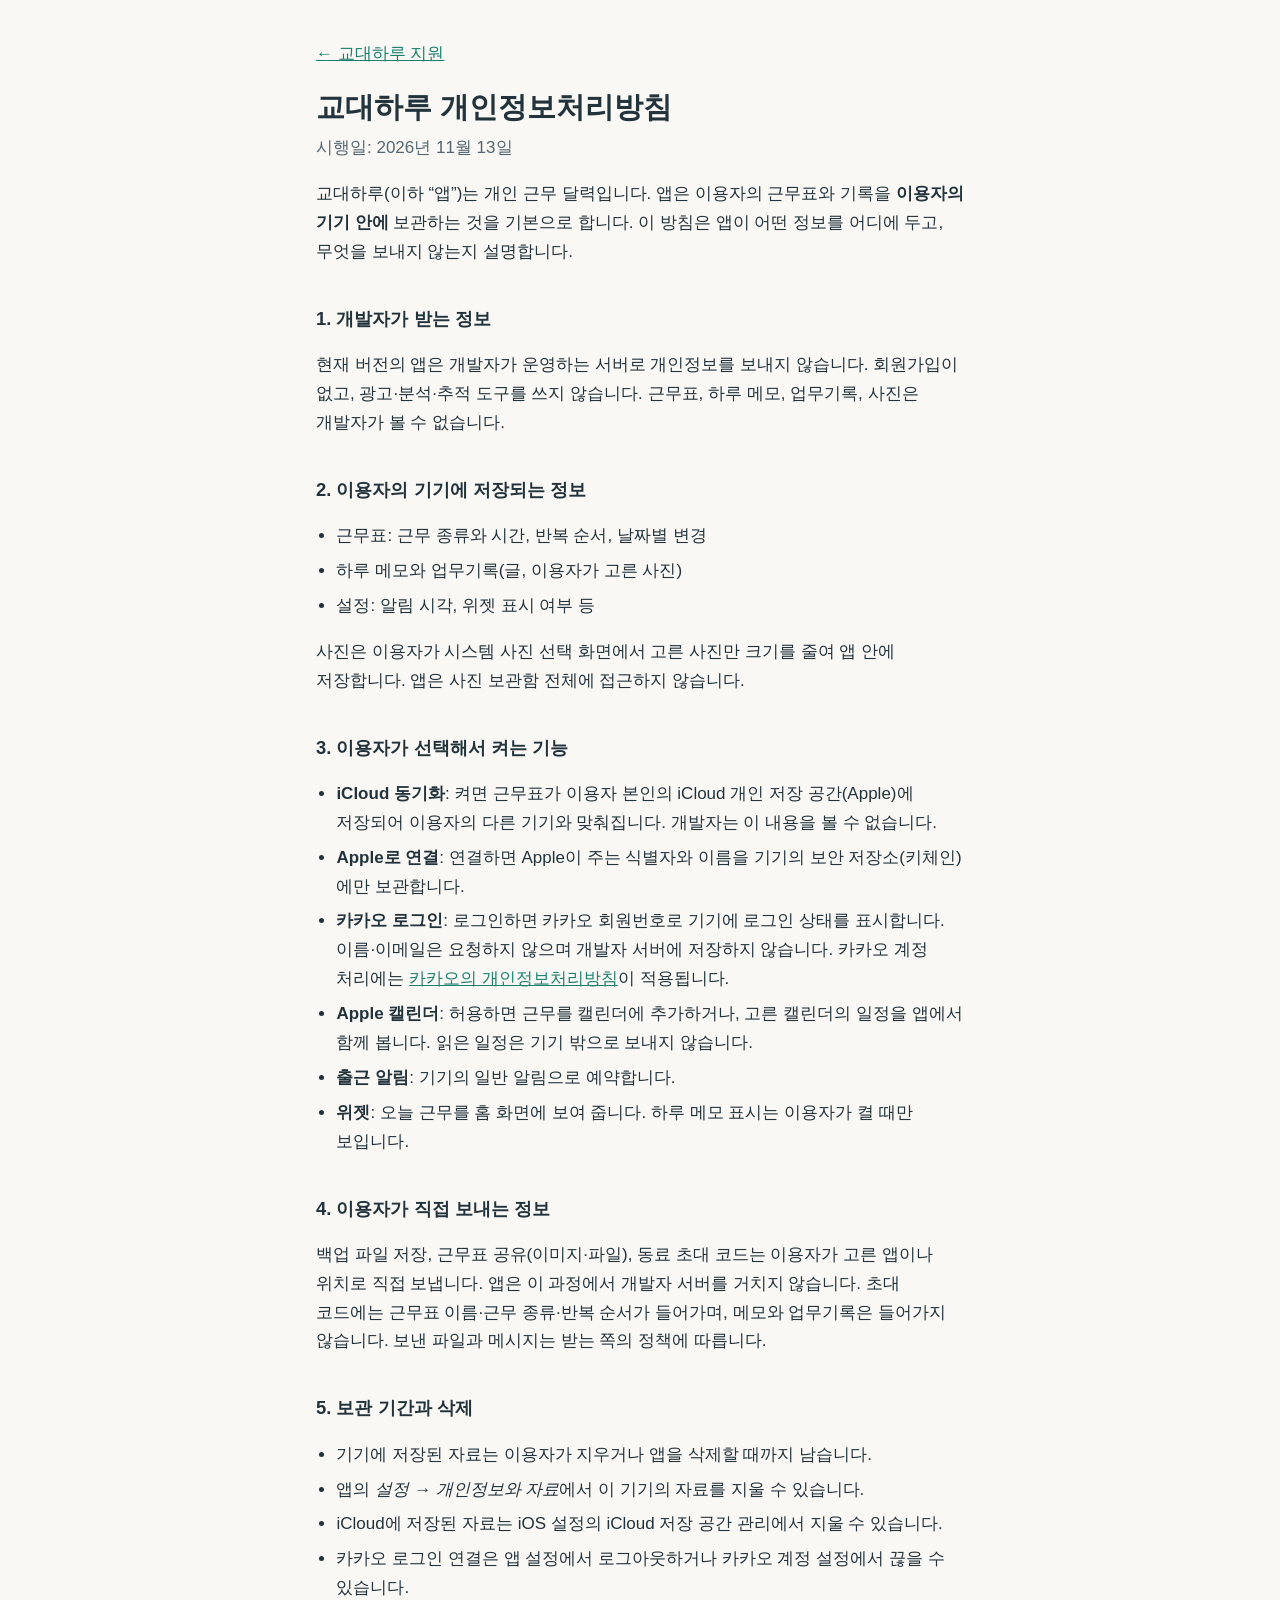
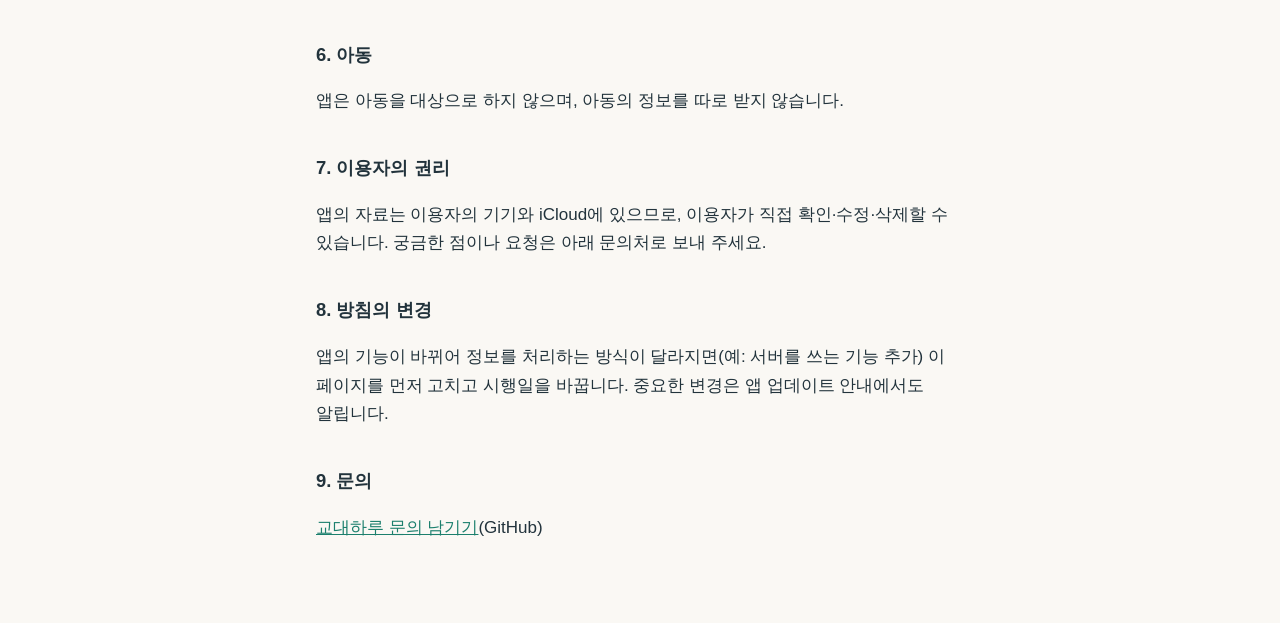
==== privacy.html @ 1e15ae8a "Add Gyodaeharu support page and privacy policy" ====
<!doctype html>
<html lang="ko">
<head>
<meta charset="utf-8">
<meta name="viewport" content="width=device-width, initial-scale=1">
<title>교대하루 개인정보처리방침</title>
<meta name="description" content="교대하루 앱의 개인정보처리방침">
<link rel="stylesheet" href="style.css">
</head>
<body>
<main>
<p class="back"><a href="./">← 교대하루 지원</a></p>
<h1>교대하루 개인정보처리방침</h1>
<p class="meta">시행일: 2026년 11월 13일</p>

<p>교대하루(이하 “앱”)는 개인 근무 달력입니다. 앱은 이용자의 근무표와 기록을 <strong>이용자의 기기 안에</strong> 보관하는 것을 기본으로 합니다. 이 방침은 앱이 어떤 정보를 어디에 두고, 무엇을 보내지 않는지 설명합니다.</p>

<h2>1. 개발자가 받는 정보</h2>
<p>현재 버전의 앱은 개발자가 운영하는 서버로 개인정보를 보내지 않습니다. 회원가입이 없고, 광고·분석·추적 도구를 쓰지 않습니다. 근무표, 하루 메모, 업무기록, 사진은 개발자가 볼 수 없습니다.</p>

<h2>2. 이용자의 기기에 저장되는 정보</h2>
<ul>
<li>근무표: 근무 종류와 시간, 반복 순서, 날짜별 변경</li>
<li>하루 메모와 업무기록(글, 이용자가 고른 사진)</li>
<li>설정: 알림 시각, 위젯 표시 여부 등</li>
</ul>
<p>사진은 이용자가 시스템 사진 선택 화면에서 고른 사진만 크기를 줄여 앱 안에 저장합니다. 앱은 사진 보관함 전체에 접근하지 않습니다.</p>

<h2>3. 이용자가 선택해서 켜는 기능</h2>
<ul>
<li><strong>iCloud 동기화</strong>: 켜면 근무표가 이용자 본인의 iCloud 개인 저장 공간(Apple)에 저장되어 이용자의 다른 기기와 맞춰집니다. 개발자는 이 내용을 볼 수 없습니다.</li>
<li><strong>Apple로 연결</strong>: 연결하면 Apple이 주는 식별자와 이름을 기기의 보안 저장소(키체인)에만 보관합니다.</li>
<li><strong>카카오 로그인</strong>: 로그인하면 카카오 회원번호로 기기에 로그인 상태를 표시합니다. 이름·이메일은 요청하지 않으며 개발자 서버에 저장하지 않습니다. 카카오 계정 처리에는 <a href="https://www.kakao.com/policy/privacy">카카오의 개인정보처리방침</a>이 적용됩니다.</li>
<li><strong>Apple 캘린더</strong>: 허용하면 근무를 캘린더에 추가하거나, 고른 캘린더의 일정을 앱에서 함께 봅니다. 읽은 일정은 기기 밖으로 보내지 않습니다.</li>
<li><strong>출근 알림</strong>: 기기의 일반 알림으로 예약합니다.</li>
<li><strong>위젯</strong>: 오늘 근무를 홈 화면에 보여 줍니다. 하루 메모 표시는 이용자가 켤 때만 보입니다.</li>
</ul>

<h2>4. 이용자가 직접 보내는 정보</h2>
<p>백업 파일 저장, 근무표 공유(이미지·파일), 동료 초대 코드는 이용자가 고른 앱이나 위치로 직접 보냅니다. 앱은 이 과정에서 개발자 서버를 거치지 않습니다. 초대 코드에는 근무표 이름·근무 종류·반복 순서가 들어가며, 메모와 업무기록은 들어가지 않습니다. 보낸 파일과 메시지는 받는 쪽의 정책에 따릅니다.</p>

<h2>5. 보관 기간과 삭제</h2>
<ul>
<li>기기에 저장된 자료는 이용자가 지우거나 앱을 삭제할 때까지 남습니다.</li>
<li>앱의 <em>설정 → 개인정보와 자료</em>에서 이 기기의 자료를 지울 수 있습니다.</li>
<li>iCloud에 저장된 자료는 iOS 설정의 iCloud 저장 공간 관리에서 지울 수 있습니다.</li>
<li>카카오 로그인 연결은 앱 설정에서 로그아웃하거나 카카오 계정 설정에서 끊을 수 있습니다.</li>
</ul>

<h2>6. 아동</h2>
<p>앱은 아동을 대상으로 하지 않으며, 아동의 정보를 따로 받지 않습니다.</p>

<h2>7. 이용자의 권리</h2>
<p>앱의 자료는 이용자의 기기와 iCloud에 있으므로, 이용자가 직접 확인·수정·삭제할 수 있습니다. 궁금한 점이나 요청은 아래 문의처로 보내 주세요.</p>

<h2>8. 방침의 변경</h2>
<p>앱의 기능이 바뀌어 정보를 처리하는 방식이 달라지면(예: 서버를 쓰는 기능 추가) 이 페이지를 먼저 고치고 시행일을 바꿉니다. 중요한 변경은 앱 업데이트 안내에서도 알립니다.</p>

<h2>9. 문의</h2>
<p><a href="https://github.com/twd412412-ux/gyodaeharu/issues">교대하루 문의 남기기</a>(GitHub)</p>
</main>
</body>
</html>
---- style.css ----
:root {
  --canvas: #faf8f4;
  --surface: #ffffff;
  --ink: #22333c;
  --secondary: #536671;
  --action: #1b7f6d;
  --line: #e3e8eb;
}
@media (prefers-color-scheme: dark) {
  :root {
    --canvas: #171d22;
    --surface: #222c33;
    --ink: #f4f7f9;
    --secondary: #c1cfd6;
    --action: #6fd3bd;
    --line: #34424b;
  }
}
* { box-sizing: border-box; }
body {
  margin: 0;
  background: var(--canvas);
  color: var(--ink);
  font: 17px/1.7 -apple-system, BlinkMacSystemFont, "Apple SD Gothic Neo", "Noto Sans KR", sans-serif;
  word-break: keep-all;
}
main {
  max-width: 680px;
  margin: 0 auto;
  padding: 40px 16px 64px;
}
h1 { font-size: 1.8rem; line-height: 1.3; margin: 0 0 8px; }
h2 { font-size: 1.15rem; margin: 36px 0 8px; }
p, li, dd { color: var(--ink); }
.lead { font-size: 1.1rem; color: var(--secondary); }
.meta { color: var(--secondary); margin-top: 0; }
.back { margin: 0 0 20px; }
a { color: var(--action); }
ul { padding-left: 1.2em; }
li { margin: 6px 0; }
dl { background: var(--surface); border: 1px solid var(--line); border-radius: 18px; padding: 8px 20px; }
dt { font-weight: 700; margin-top: 14px; }
dd { margin: 4px 0 14px; color: var(--secondary); }
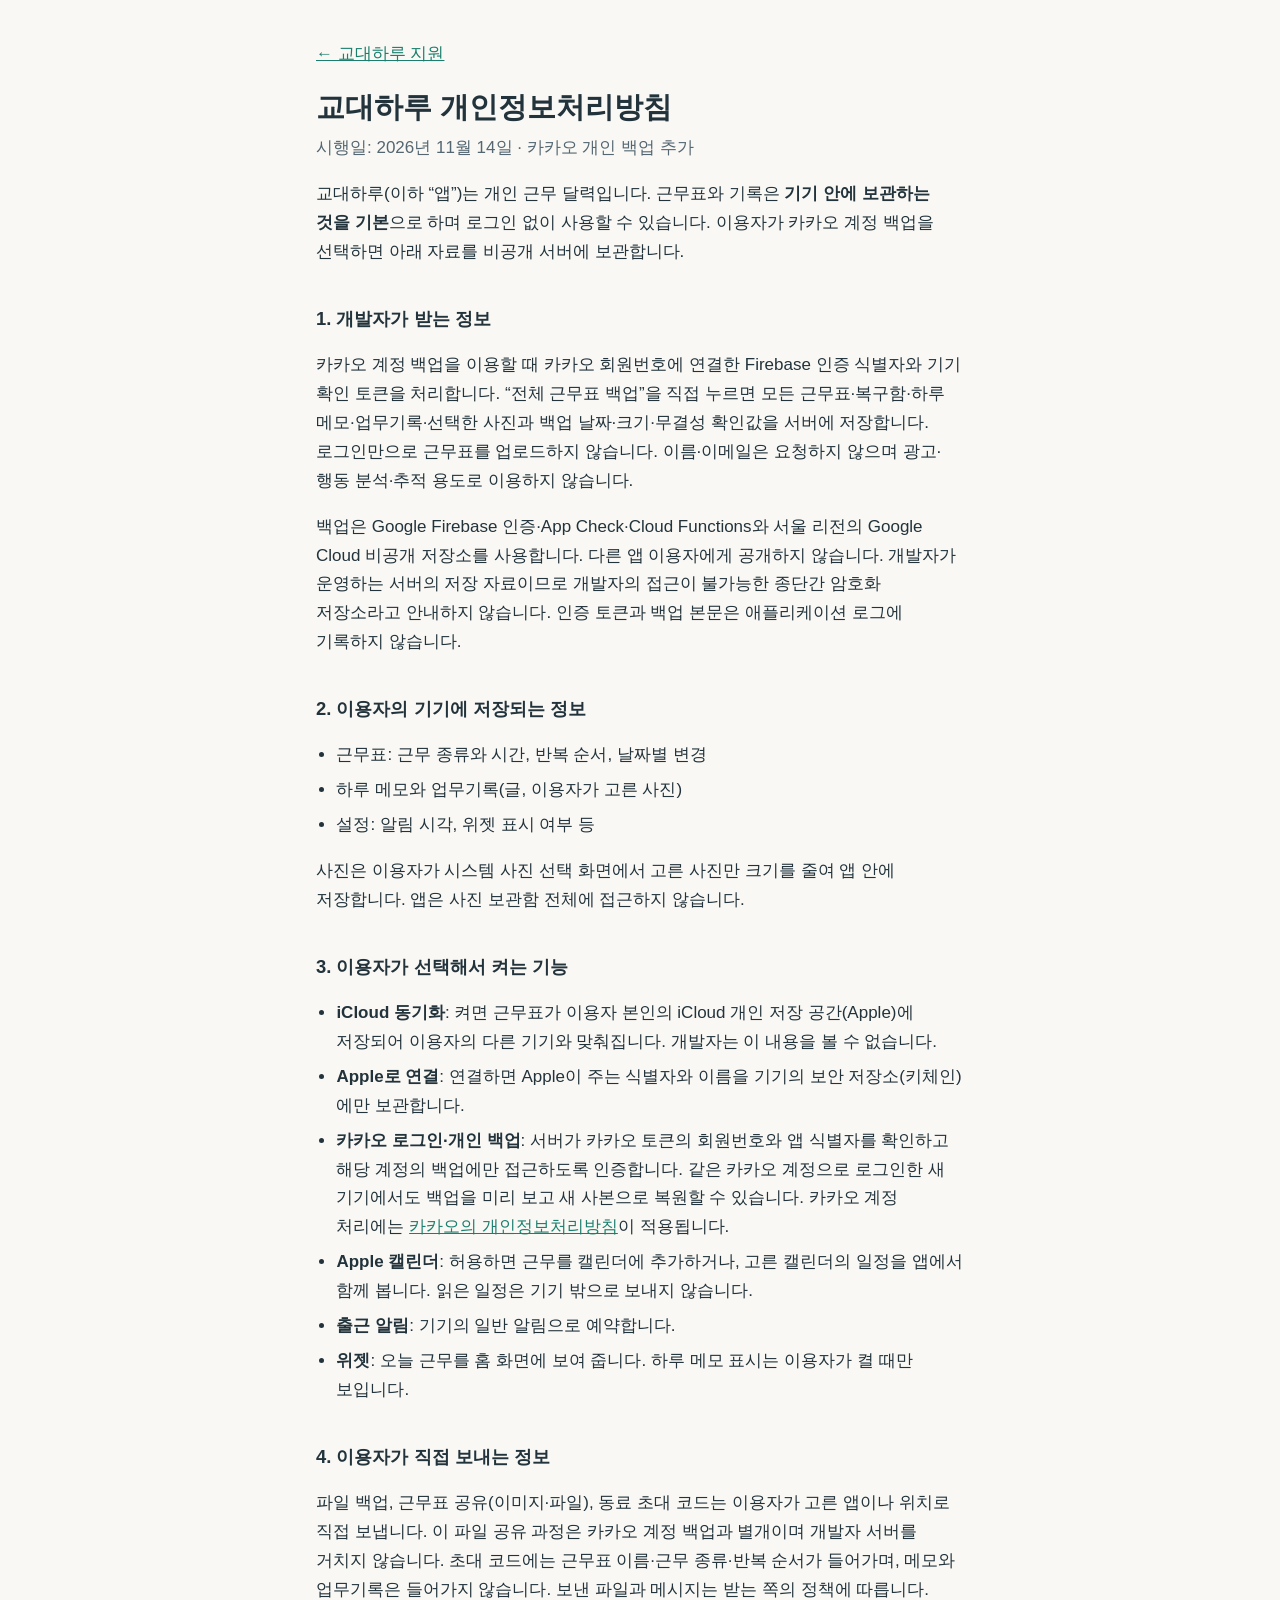
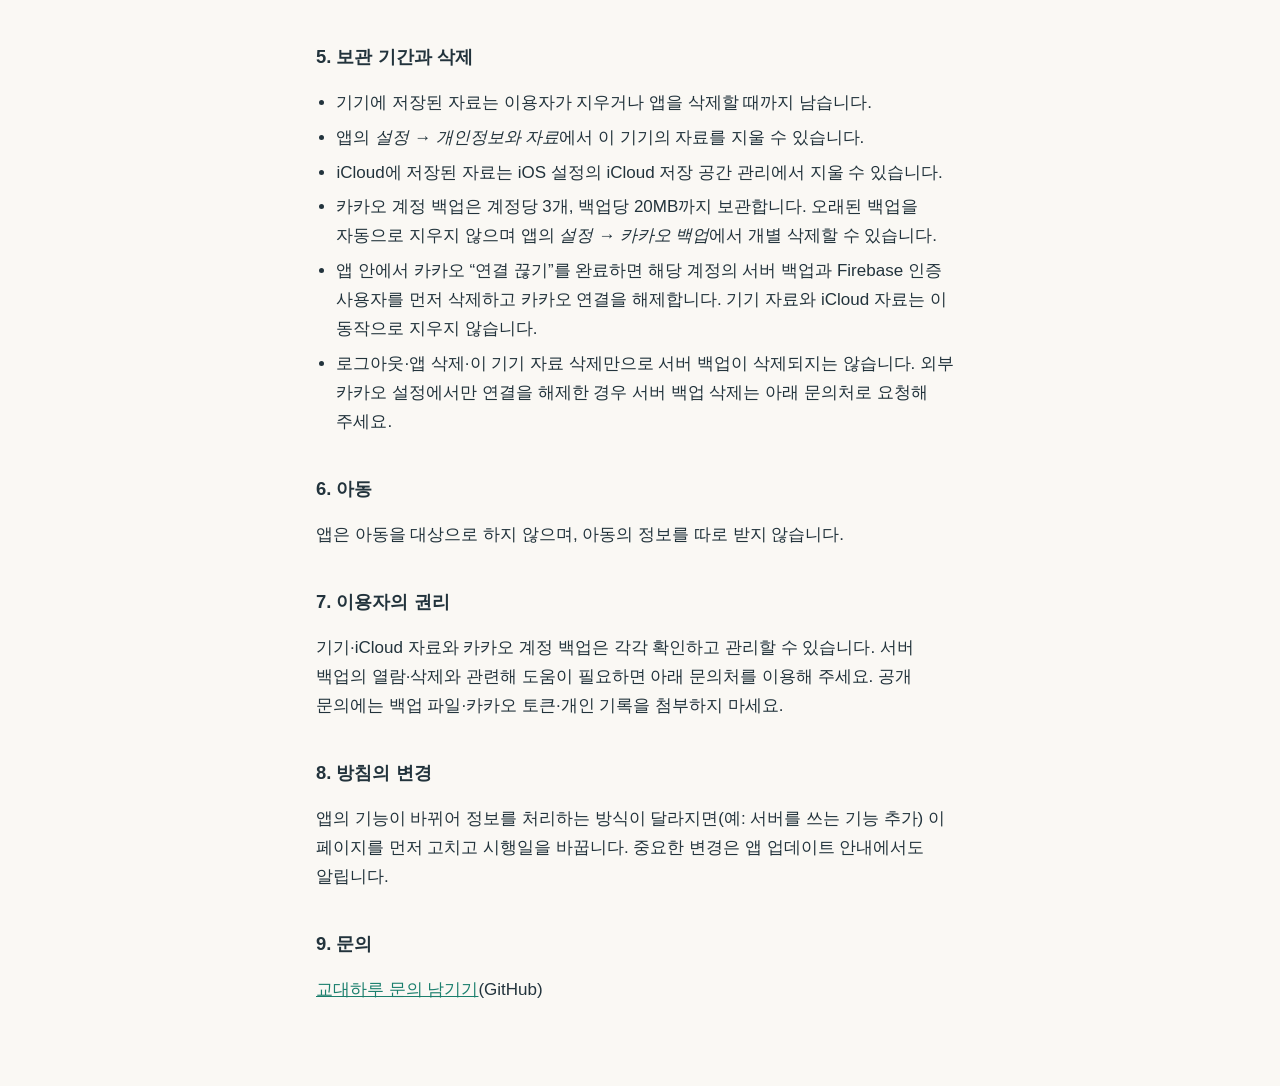
==== commit 838fa607: "Update privacy policy for optional private Kakao backups" ====
--- a/privacy.html
+++ b/privacy.html
@@ -11,12 +11,13 @@
 <main>
 <p class="back"><a href="./">← 교대하루 지원</a></p>
 <h1>교대하루 개인정보처리방침</h1>
-<p class="meta">시행일: 2026년 11월 13일</p>
+<p class="meta">시행일: 2026년 11월 14일 · 카카오 개인 백업 추가</p>
 
-<p>교대하루(이하 “앱”)는 개인 근무 달력입니다. 앱은 이용자의 근무표와 기록을 <strong>이용자의 기기 안에</strong> 보관하는 것을 기본으로 합니다. 이 방침은 앱이 어떤 정보를 어디에 두고, 무엇을 보내지 않는지 설명합니다.</p>
+<p>교대하루(이하 “앱”)는 개인 근무 달력입니다. 근무표와 기록은 <strong>기기 안에 보관하는 것을 기본</strong>으로 하며 로그인 없이 사용할 수 있습니다. 이용자가 카카오 계정 백업을 선택하면 아래 자료를 비공개 서버에 보관합니다.</p>
 
 <h2>1. 개발자가 받는 정보</h2>
-<p>현재 버전의 앱은 개발자가 운영하는 서버로 개인정보를 보내지 않습니다. 회원가입이 없고, 광고·분석·추적 도구를 쓰지 않습니다. 근무표, 하루 메모, 업무기록, 사진은 개발자가 볼 수 없습니다.</p>
+<p>카카오 계정 백업을 이용할 때 카카오 회원번호에 연결한 Firebase 인증 식별자와 기기 확인 토큰을 처리합니다. “전체 근무표 백업”을 직접 누르면 모든 근무표·복구함·하루 메모·업무기록·선택한 사진과 백업 날짜·크기·무결성 확인값을 서버에 저장합니다. 로그인만으로 근무표를 업로드하지 않습니다. 이름·이메일은 요청하지 않으며 광고·행동 분석·추적 용도로 이용하지 않습니다.</p>
+<p>백업은 Google Firebase 인증·App Check·Cloud Functions와 서울 리전의 Google Cloud 비공개 저장소를 사용합니다. 다른 앱 이용자에게 공개하지 않습니다. 개발자가 운영하는 서버의 저장 자료이므로 개발자의 접근이 불가능한 종단간 암호화 저장소라고 안내하지 않습니다. 인증 토큰과 백업 본문은 애플리케이션 로그에 기록하지 않습니다.</p>
 
 <h2>2. 이용자의 기기에 저장되는 정보</h2>
 <ul>
@@ -30,28 +31,30 @@
 <ul>
 <li><strong>iCloud 동기화</strong>: 켜면 근무표가 이용자 본인의 iCloud 개인 저장 공간(Apple)에 저장되어 이용자의 다른 기기와 맞춰집니다. 개발자는 이 내용을 볼 수 없습니다.</li>
 <li><strong>Apple로 연결</strong>: 연결하면 Apple이 주는 식별자와 이름을 기기의 보안 저장소(키체인)에만 보관합니다.</li>
-<li><strong>카카오 로그인</strong>: 로그인하면 카카오 회원번호로 기기에 로그인 상태를 표시합니다. 이름·이메일은 요청하지 않으며 개발자 서버에 저장하지 않습니다. 카카오 계정 처리에는 <a href="https://www.kakao.com/policy/privacy">카카오의 개인정보처리방침</a>이 적용됩니다.</li>
+<li><strong>카카오 로그인·개인 백업</strong>: 서버가 카카오 토큰의 회원번호와 앱 식별자를 확인하고 해당 계정의 백업에만 접근하도록 인증합니다. 같은 카카오 계정으로 로그인한 새 기기에서도 백업을 미리 보고 새 사본으로 복원할 수 있습니다. 카카오 계정 처리에는 <a href="https://www.kakao.com/policy/privacy">카카오의 개인정보처리방침</a>이 적용됩니다.</li>
 <li><strong>Apple 캘린더</strong>: 허용하면 근무를 캘린더에 추가하거나, 고른 캘린더의 일정을 앱에서 함께 봅니다. 읽은 일정은 기기 밖으로 보내지 않습니다.</li>
 <li><strong>출근 알림</strong>: 기기의 일반 알림으로 예약합니다.</li>
 <li><strong>위젯</strong>: 오늘 근무를 홈 화면에 보여 줍니다. 하루 메모 표시는 이용자가 켤 때만 보입니다.</li>
 </ul>
 
 <h2>4. 이용자가 직접 보내는 정보</h2>
-<p>백업 파일 저장, 근무표 공유(이미지·파일), 동료 초대 코드는 이용자가 고른 앱이나 위치로 직접 보냅니다. 앱은 이 과정에서 개발자 서버를 거치지 않습니다. 초대 코드에는 근무표 이름·근무 종류·반복 순서가 들어가며, 메모와 업무기록은 들어가지 않습니다. 보낸 파일과 메시지는 받는 쪽의 정책에 따릅니다.</p>
+<p>파일 백업, 근무표 공유(이미지·파일), 동료 초대 코드는 이용자가 고른 앱이나 위치로 직접 보냅니다. 이 파일 공유 과정은 카카오 계정 백업과 별개이며 개발자 서버를 거치지 않습니다. 초대 코드에는 근무표 이름·근무 종류·반복 순서가 들어가며, 메모와 업무기록은 들어가지 않습니다. 보낸 파일과 메시지는 받는 쪽의 정책에 따릅니다.</p>
 
 <h2>5. 보관 기간과 삭제</h2>
 <ul>
 <li>기기에 저장된 자료는 이용자가 지우거나 앱을 삭제할 때까지 남습니다.</li>
 <li>앱의 <em>설정 → 개인정보와 자료</em>에서 이 기기의 자료를 지울 수 있습니다.</li>
 <li>iCloud에 저장된 자료는 iOS 설정의 iCloud 저장 공간 관리에서 지울 수 있습니다.</li>
-<li>카카오 로그인 연결은 앱 설정에서 로그아웃하거나 카카오 계정 설정에서 끊을 수 있습니다.</li>
+<li>카카오 계정 백업은 계정당 3개, 백업당 20MB까지 보관합니다. 오래된 백업을 자동으로 지우지 않으며 앱의 <em>설정 → 카카오 백업</em>에서 개별 삭제할 수 있습니다.</li>
+<li>앱 안에서 카카오 “연결 끊기”를 완료하면 해당 계정의 서버 백업과 Firebase 인증 사용자를 먼저 삭제하고 카카오 연결을 해제합니다. 기기 자료와 iCloud 자료는 이 동작으로 지우지 않습니다.</li>
+<li>로그아웃·앱 삭제·이 기기 자료 삭제만으로 서버 백업이 삭제되지는 않습니다. 외부 카카오 설정에서만 연결을 해제한 경우 서버 백업 삭제는 아래 문의처로 요청해 주세요.</li>
 </ul>
 
 <h2>6. 아동</h2>
 <p>앱은 아동을 대상으로 하지 않으며, 아동의 정보를 따로 받지 않습니다.</p>
 
 <h2>7. 이용자의 권리</h2>
-<p>앱의 자료는 이용자의 기기와 iCloud에 있으므로, 이용자가 직접 확인·수정·삭제할 수 있습니다. 궁금한 점이나 요청은 아래 문의처로 보내 주세요.</p>
+<p>기기·iCloud 자료와 카카오 계정 백업은 각각 확인하고 관리할 수 있습니다. 서버 백업의 열람·삭제와 관련해 도움이 필요하면 아래 문의처를 이용해 주세요. 공개 문의에는 백업 파일·카카오 토큰·개인 기록을 첨부하지 마세요.</p>
 
 <h2>8. 방침의 변경</h2>
 <p>앱의 기능이 바뀌어 정보를 처리하는 방식이 달라지면(예: 서버를 쓰는 기능 추가) 이 페이지를 먼저 고치고 시행일을 바꿉니다. 중요한 변경은 앱 업데이트 안내에서도 알립니다.</p>
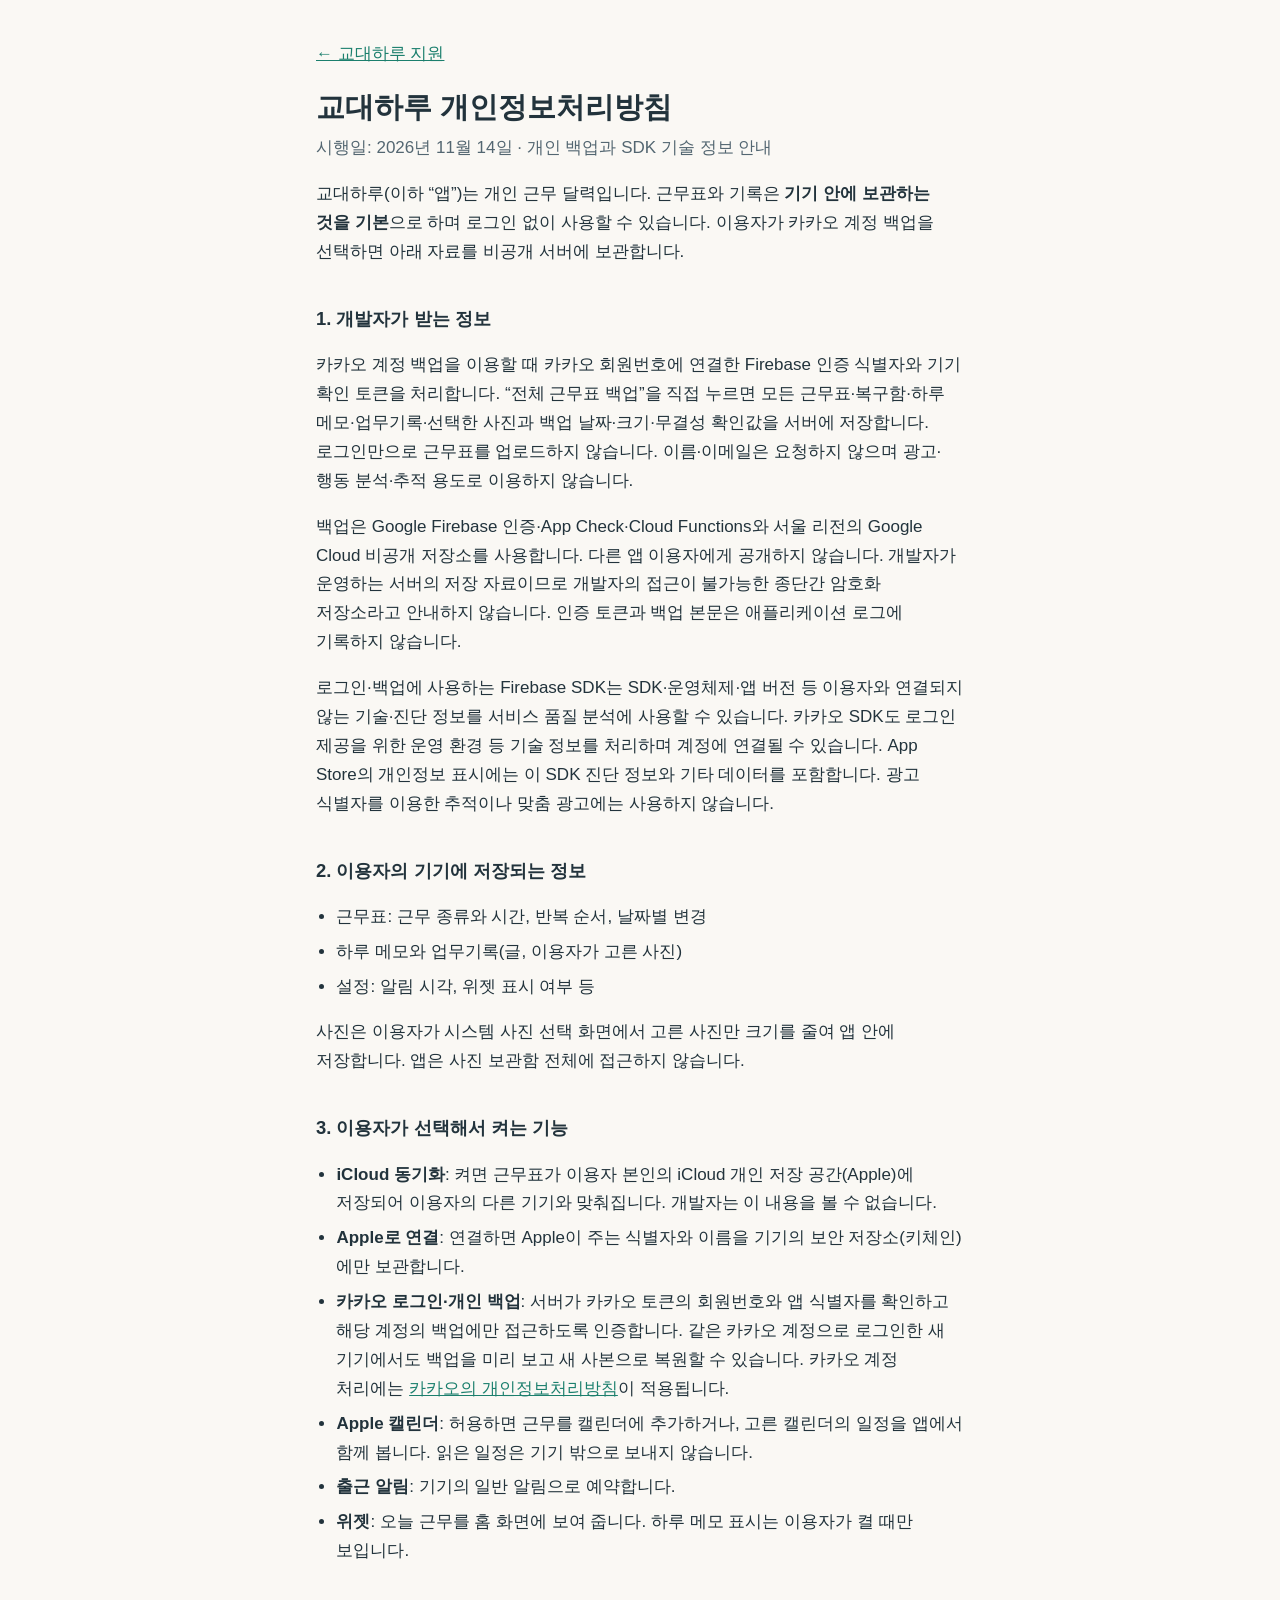
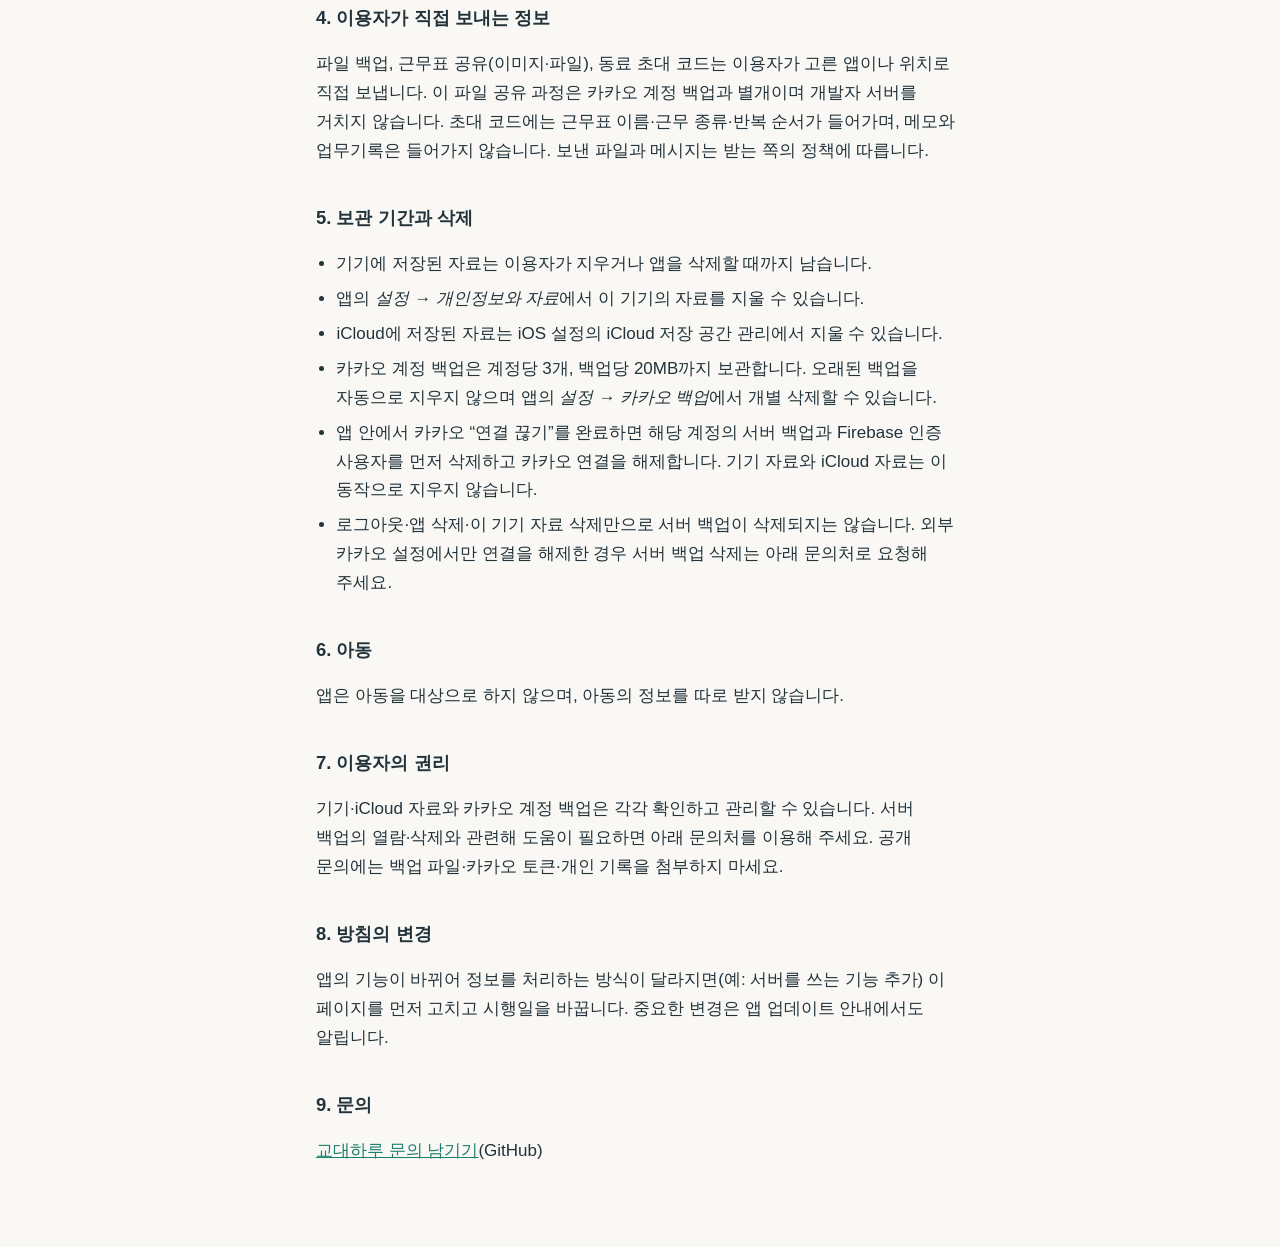
==== commit 0b96fdbf: "Clarify SDK technical diagnostics in ShiftHaru privacy policy" ====
--- a/privacy.html
+++ b/privacy.html
@@ -11,13 +11,15 @@
 <main>
 <p class="back"><a href="./">← 교대하루 지원</a></p>
 <h1>교대하루 개인정보처리방침</h1>
-<p class="meta">시행일: 2026년 11월 14일 · 카카오 개인 백업 추가</p>
+<p class="meta">시행일: 2026년 11월 14일 · 개인 백업과 SDK 기술 정보 안내</p>
 
 <p>교대하루(이하 “앱”)는 개인 근무 달력입니다. 근무표와 기록은 <strong>기기 안에 보관하는 것을 기본</strong>으로 하며 로그인 없이 사용할 수 있습니다. 이용자가 카카오 계정 백업을 선택하면 아래 자료를 비공개 서버에 보관합니다.</p>
 
 <h2>1. 개발자가 받는 정보</h2>
 <p>카카오 계정 백업을 이용할 때 카카오 회원번호에 연결한 Firebase 인증 식별자와 기기 확인 토큰을 처리합니다. “전체 근무표 백업”을 직접 누르면 모든 근무표·복구함·하루 메모·업무기록·선택한 사진과 백업 날짜·크기·무결성 확인값을 서버에 저장합니다. 로그인만으로 근무표를 업로드하지 않습니다. 이름·이메일은 요청하지 않으며 광고·행동 분석·추적 용도로 이용하지 않습니다.</p>
 <p>백업은 Google Firebase 인증·App Check·Cloud Functions와 서울 리전의 Google Cloud 비공개 저장소를 사용합니다. 다른 앱 이용자에게 공개하지 않습니다. 개발자가 운영하는 서버의 저장 자료이므로 개발자의 접근이 불가능한 종단간 암호화 저장소라고 안내하지 않습니다. 인증 토큰과 백업 본문은 애플리케이션 로그에 기록하지 않습니다.</p>
+
+<p>로그인·백업에 사용하는 Firebase SDK는 SDK·운영체제·앱 버전 등 이용자와 연결되지 않는 기술·진단 정보를 서비스 품질 분석에 사용할 수 있습니다. 카카오 SDK도 로그인 제공을 위한 운영 환경 등 기술 정보를 처리하며 계정에 연결될 수 있습니다. App Store의 개인정보 표시에는 이 SDK 진단 정보와 기타 데이터를 포함합니다. 광고 식별자를 이용한 추적이나 맞춤 광고에는 사용하지 않습니다.</p>
 
 <h2>2. 이용자의 기기에 저장되는 정보</h2>
 <ul>
